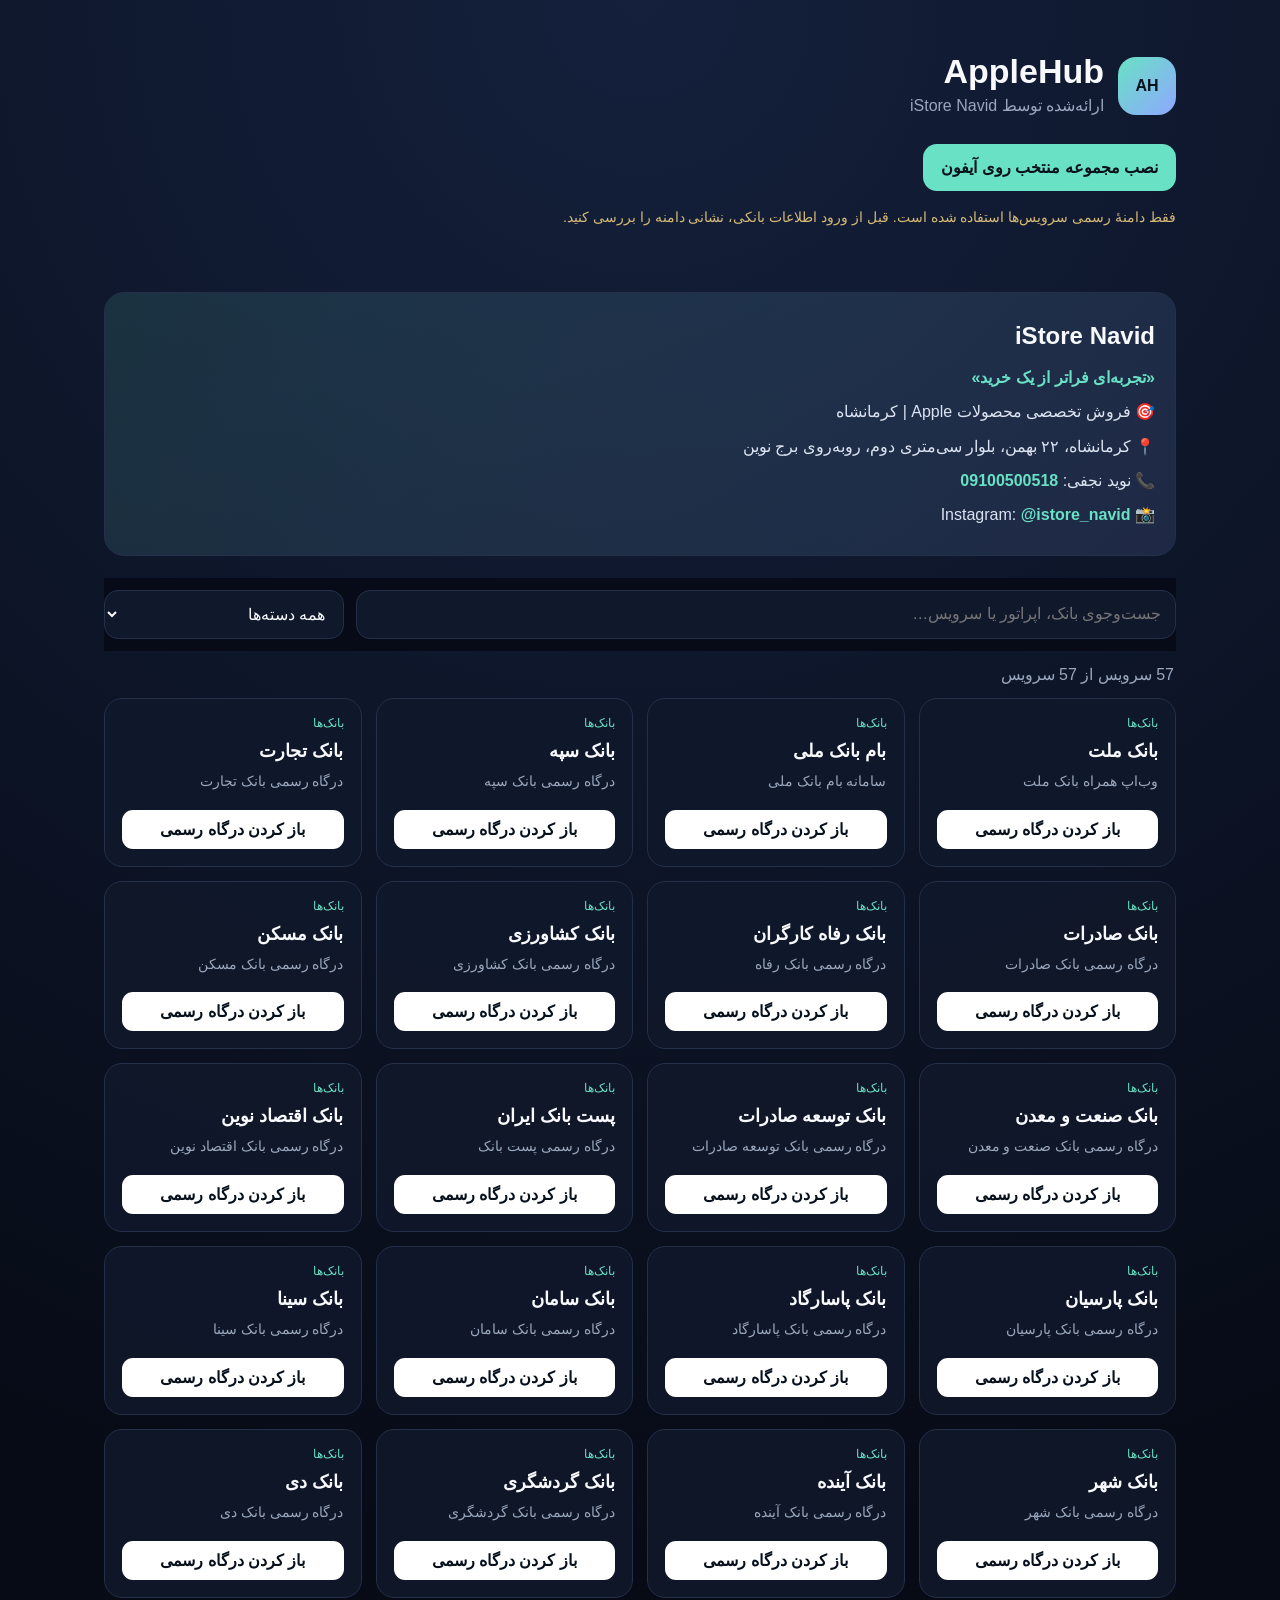
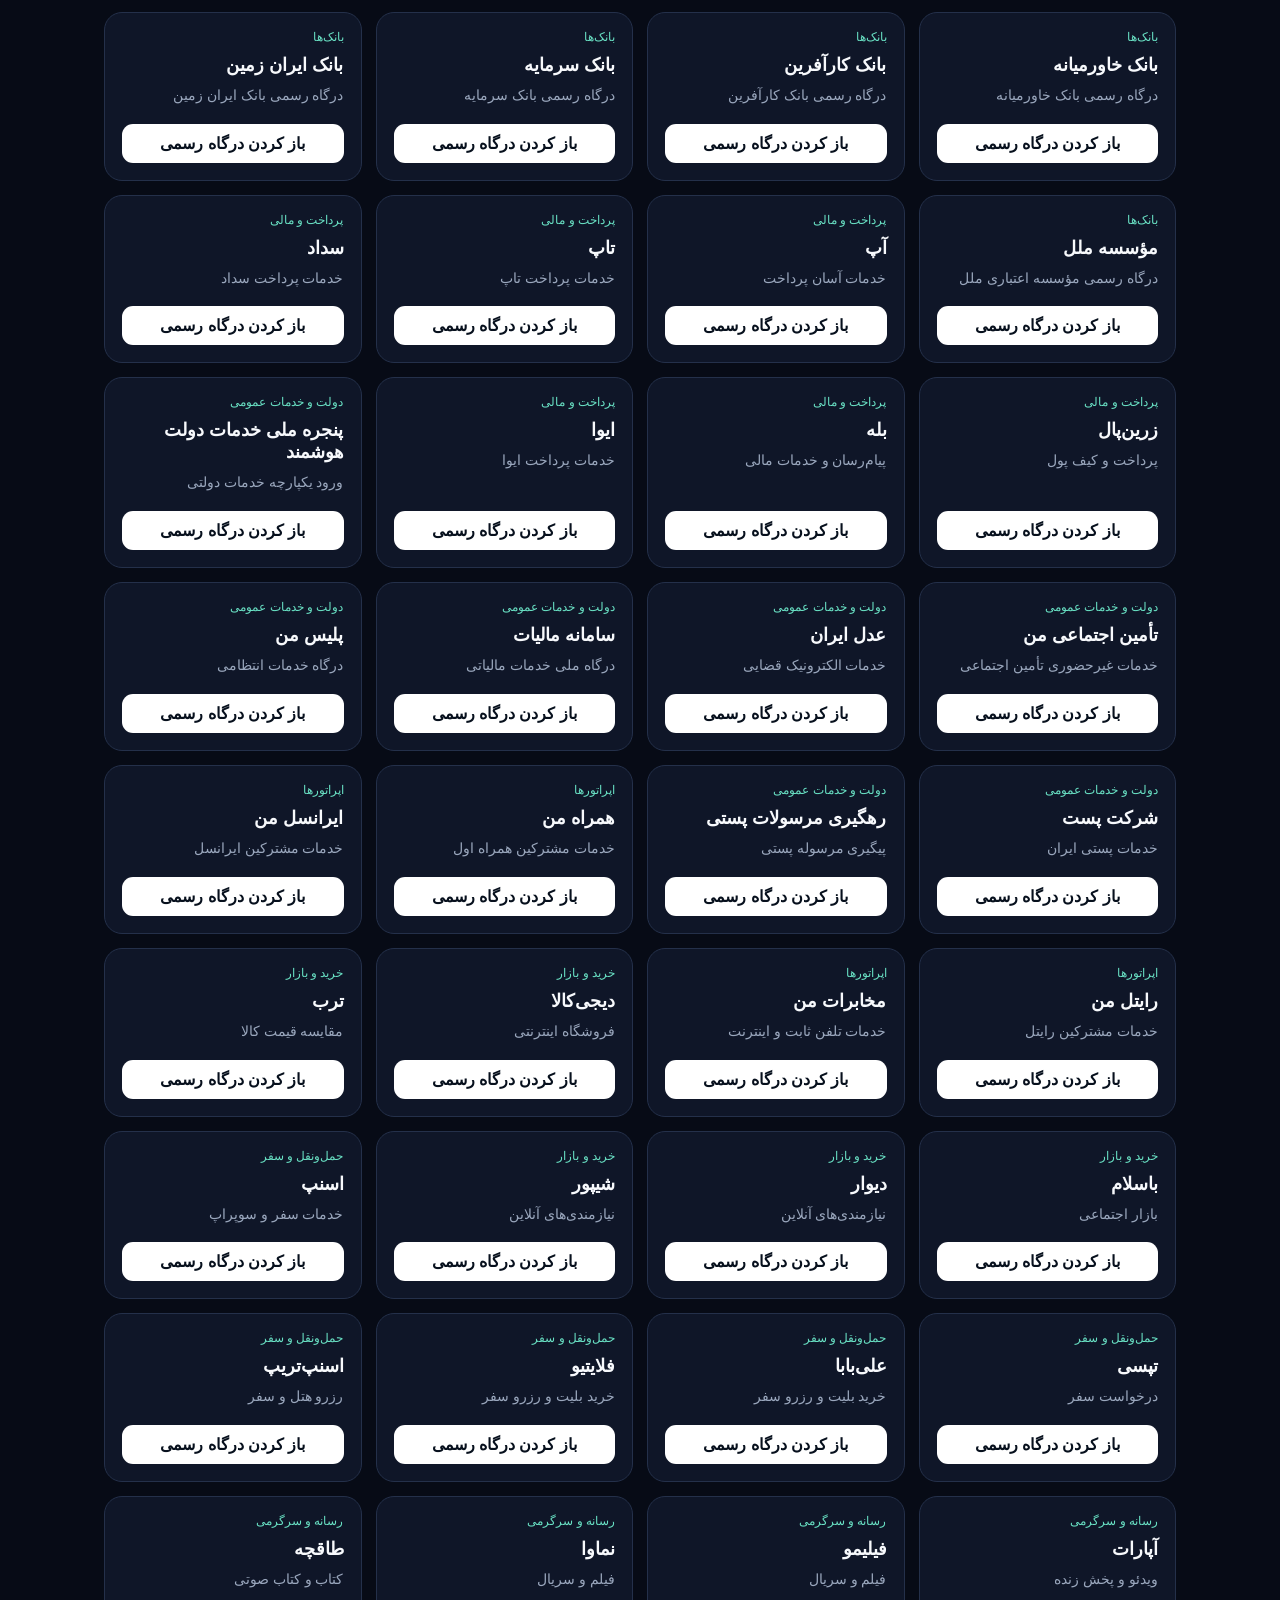
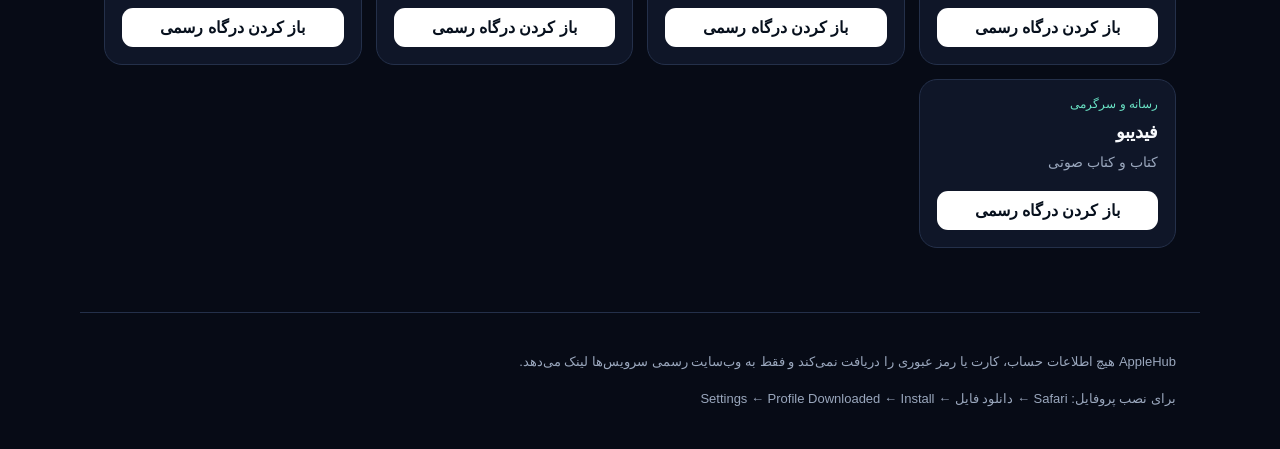
==== index.html @ 2f6168e3 "Add files via upload" ====
<!doctype html>
<html lang="fa" dir="rtl">
<head>
  <meta charset="utf-8">
  <meta name="viewport" content="width=device-width,initial-scale=1,viewport-fit=cover">
  <meta name="theme-color" content="#0b1020">
  <title>iStore Navid AppleHub | وب‌اپ‌های ایرانی برای آیفون</title>
  <meta name="description" content="مجموعه وب‌اپ‌ها و درگاه‌های رسمی ایرانی برای آیفون">
  <link rel="manifest" href="./manifest.webmanifest">
  <link rel="stylesheet" href="./style.css">
</head>
<body>
<header class="hero">
  <div class="brand">
    <div class="logo">AH</div>
    <div><h1>AppleHub</h1><p>ارائه‌شده توسط iStore Navid</p></div>
  </div>
  <a class="install" href="./profiles/applehub.mobileconfig">نصب مجموعه منتخب روی آیفون</a>
  <p class="warning">فقط دامنهٔ رسمی سرویس‌ها استفاده شده است. قبل از ورود اطلاعات بانکی، نشانی دامنه را بررسی کنید.</p>
</header>

<main>

  <section class="store-card">
    <h2>iStore Navid</h2>
    <p class="tagline">«تجربه‌ای فراتر از یک خرید»</p>
    <p>🎯 فروش تخصصی محصولات Apple | کرمانشاه</p>
    <p>📍 کرمانشاه، ۲۲ بهمن، بلوار سی‌متری دوم، روبه‌روی برج نوین</p>
    <p>📞 نوید نجفی: <a href="tel:+989100500518">09100500518</a></p>
    <p>📸 Instagram: <a href="https://www.instagram.com/istore_navid/" target="_blank" rel="noopener noreferrer">@istore_navid</a></p>
  </section>

  <section class="tools">
    <input id="search" type="search" placeholder="جست‌وجوی بانک، اپراتور یا سرویس…">
    <select id="category"><option value="">همه دسته‌ها</option></select>
  </section>
  <section id="stats" class="stats"></section>
  <section id="grid" class="grid"></section>
</main>

<footer>
  <p>AppleHub هیچ اطلاعات حساب، کارت یا رمز عبوری را دریافت نمی‌کند و فقط به وب‌سایت رسمی سرویس‌ها لینک می‌دهد.</p>
  <p>برای نصب پروفایل: Safari ← دانلود فایل ← Settings ← Profile Downloaded ← Install</p>
</footer>
<script src="./app.js"></script>
</body>
</html>
---- style.css ----
:root{--bg:#070b16;--panel:#10182b;--muted:#9aa7bd;--text:#f7f9fc;--line:#24304a;--accent:#69e1c4;--accent2:#8ea8ff}
*{box-sizing:border-box}body{margin:0;font-family:-apple-system,BlinkMacSystemFont,"Vazirmatn","Segoe UI",sans-serif;background:radial-gradient(circle at top,#14203c 0,#070b16 42%);color:var(--text)}
.hero,main,footer{max-width:1120px;margin:auto;padding:24px}.hero{padding-top:52px}.brand{display:flex;align-items:center;gap:14px}.logo{width:58px;height:58px;border-radius:18px;display:grid;place-items:center;background:linear-gradient(135deg,var(--accent),var(--accent2));color:#06111b;font-weight:900}
h1{margin:0;font-size:34px}.brand p{margin:5px 0;color:var(--muted)}.install{display:inline-block;margin-top:24px;padding:14px 18px;border-radius:14px;background:var(--accent);color:#06111b;text-decoration:none;font-weight:800}
.warning{max-width:760px;color:#d5b977;font-size:14px;line-height:1.8}.tools{display:grid;grid-template-columns:1fr 240px;gap:12px;position:sticky;top:0;padding:12px 0;background:rgba(7,11,22,.88);backdrop-filter:blur(15px);z-index:10}
input,select{width:100%;border:1px solid var(--line);background:var(--panel);color:var(--text);padding:14px;border-radius:14px;font-size:16px}.stats{color:var(--muted);padding:14px 2px}.grid{display:grid;grid-template-columns:repeat(auto-fill,minmax(235px,1fr));gap:14px}.card{background:rgba(16,24,43,.9);border:1px solid var(--line);border-radius:18px;padding:17px;min-height:158px;display:flex;flex-direction:column}.badge{font-size:12px;color:var(--accent);margin-bottom:10px}.card h2{font-size:18px;margin:0 0 8px}.card p{font-size:14px;line-height:1.7;color:var(--muted);margin:0 0 16px}.open{margin-top:auto;text-decoration:none;color:#07101d;background:#fff;padding:10px 12px;border-radius:11px;text-align:center;font-weight:800}.empty{text-align:center;color:var(--muted);grid-column:1/-1;padding:50px}
footer{border-top:1px solid var(--line);margin-top:40px;color:var(--muted);line-height:1.9;font-size:13px}
@media(max-width:650px){.tools{grid-template-columns:1fr}.hero{padding-top:28px}h1{font-size:28px}}

.store-card{margin:0 0 22px;background:linear-gradient(135deg,rgba(105,225,196,.13),rgba(142,168,255,.13));border:1px solid var(--line);border-radius:20px;padding:20px;line-height:1.9}
.store-card h2{margin:0 0 4px;font-size:24px}.store-card .tagline{color:var(--accent);font-weight:800}
.store-card p{margin:4px 0;color:#dce4f2}.store-card a{color:var(--accent);text-decoration:none;font-weight:700}
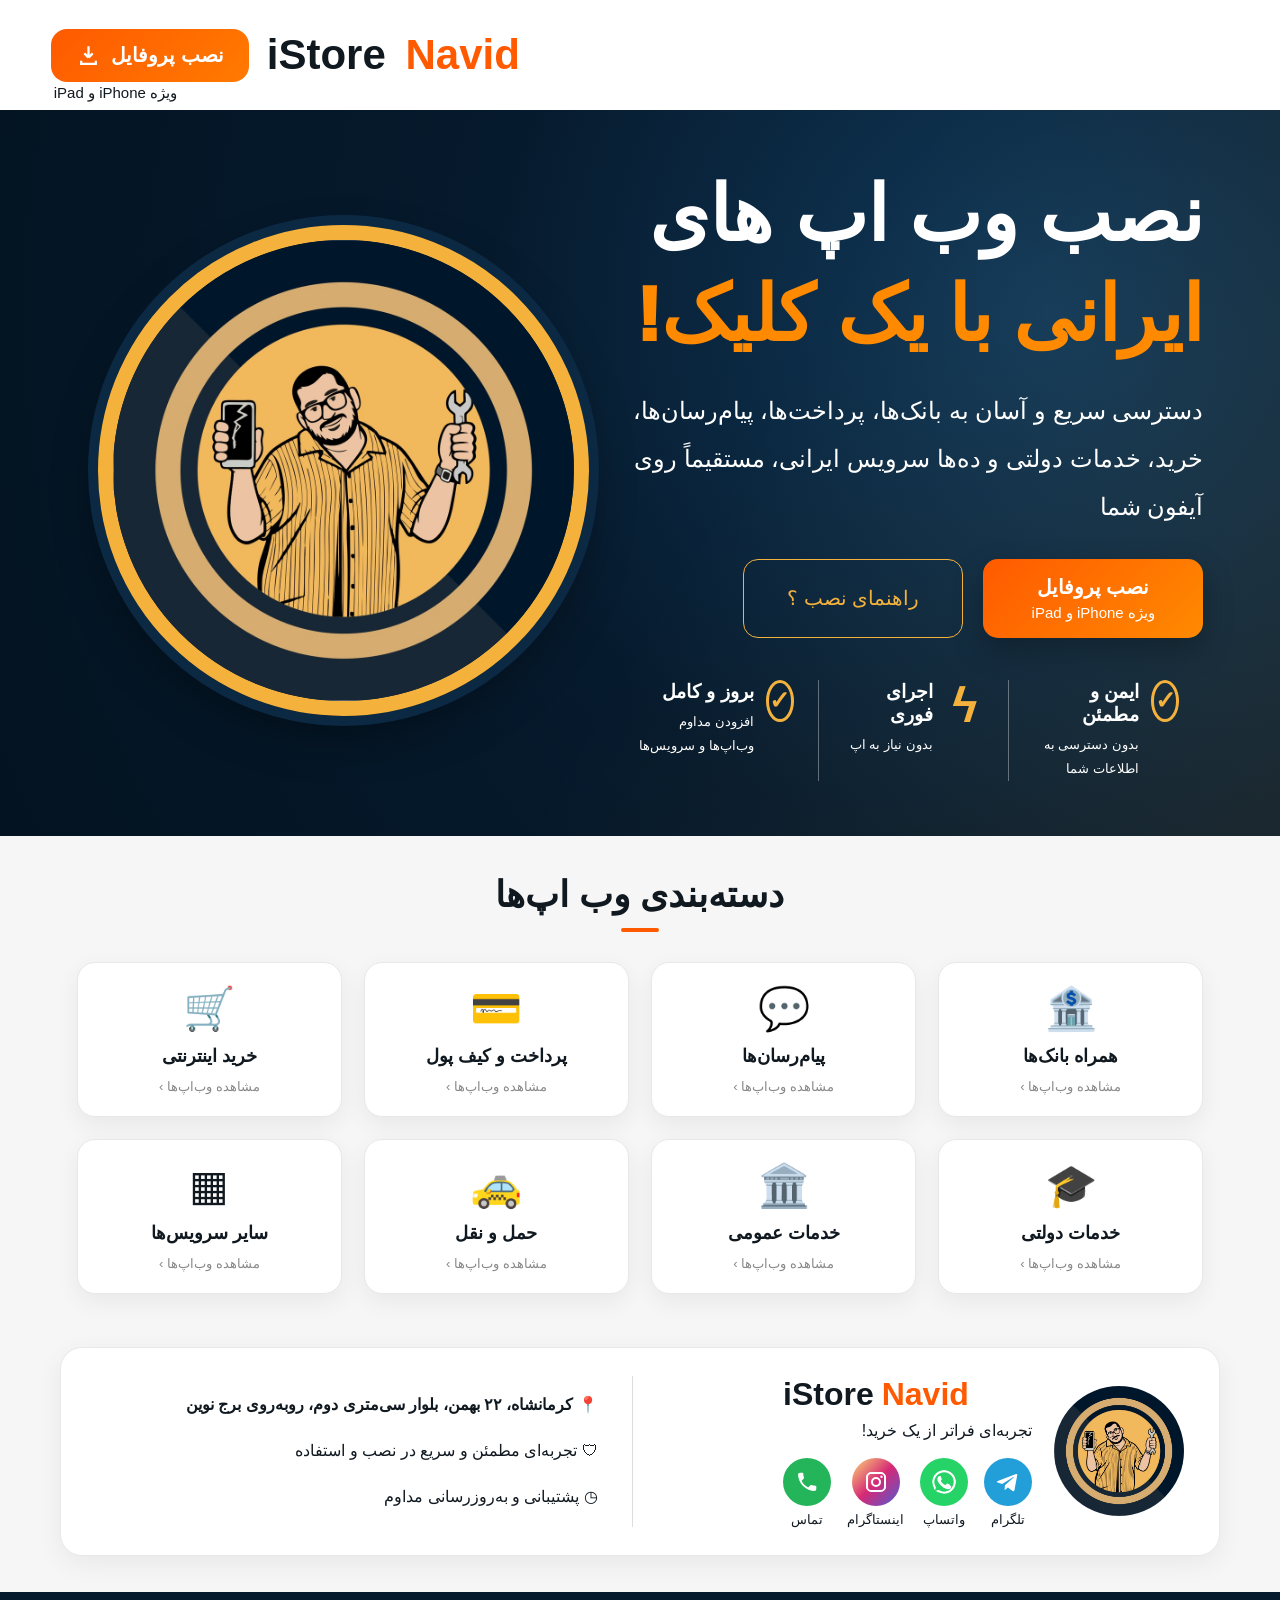
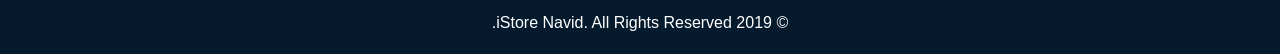
==== commit f4f51f9b: "Add files via upload" ====
--- a/index.html
+++ b/index.html
@@ -2,46 +2,124 @@
 <html lang="fa" dir="rtl">
 <head>
   <meta charset="utf-8">
-  <meta name="viewport" content="width=device-width,initial-scale=1,viewport-fit=cover">
-  <meta name="theme-color" content="#0b1020">
-  <title>iStore Navid AppleHub | وب‌اپ‌های ایرانی برای آیفون</title>
-  <meta name="description" content="مجموعه وب‌اپ‌ها و درگاه‌های رسمی ایرانی برای آیفون">
-  <link rel="manifest" href="./manifest.webmanifest">
-  <link rel="stylesheet" href="./style.css">
+  <meta name="viewport" content="width=device-width, initial-scale=1, viewport-fit=cover">
+  <meta name="theme-color" content="#061a2d">
+  <meta name="description" content="نصب وب‌اپ‌های ایرانی با یک کلیک، ویژه iPhone و iPad">
+  <title>iStoreNavid | نصب وب‌اپ‌های ایرانی</title>
+  <link rel="icon" href="assets/istorenavid-icon.jpg">
+  <link rel="apple-touch-icon" href="assets/istorenavid-icon.jpg">
+  <link rel="stylesheet" href="style.css">
 </head>
 <body>
-<header class="hero">
-  <div class="brand">
-    <div class="logo">AH</div>
-    <div><h1>AppleHub</h1><p>ارائه‌شده توسط iStore Navid</p></div>
-  </div>
-  <a class="install" href="./profiles/applehub.mobileconfig">نصب مجموعه منتخب روی آیفون</a>
-  <p class="warning">فقط دامنهٔ رسمی سرویس‌ها استفاده شده است. قبل از ورود اطلاعات بانکی، نشانی دامنه را بررسی کنید.</p>
+<header class="topbar">
+  <div class="brand" dir="ltr"><span>iStore</span> <strong>Navid</strong></div>
+  <a class="top-install" href="iStoreNavid.mobileconfig">
+    نصب پروفایل
+    <svg viewBox="0 0 24 24" aria-hidden="true"><path d="M12 3v11m0 0 4-4m-4 4-4-4M5 17v3h14v-3"/></svg>
+  </a>
+  <small class="device-note">ویژه iPhone و iPad</small>
 </header>
 
 <main>
+  <section class="hero">
+    <div class="hero-copy">
+      <h1>نصب وب اپ های<br><span>ایرانی با یک کلیک!</span></h1>
+      <p>دسترسی سریع و آسان به بانک‌ها، پرداخت‌ها، پیام‌رسان‌ها، خرید، خدمات دولتی و ده‌ها سرویس ایرانی، مستقیماً روی آیفون شما</p>
 
-  <section class="store-card">
-    <h2>iStore Navid</h2>
-    <p class="tagline">«تجربه‌ای فراتر از یک خرید»</p>
-    <p>🎯 فروش تخصصی محصولات Apple | کرمانشاه</p>
-    <p>📍 کرمانشاه، ۲۲ بهمن، بلوار سی‌متری دوم، روبه‌روی برج نوین</p>
-    <p>📞 نوید نجفی: <a href="tel:+989100500518">09100500518</a></p>
-    <p>📸 Instagram: <a href="https://www.instagram.com/istore_navid/" target="_blank" rel="noopener noreferrer">@istore_navid</a></p>
+      <div class="actions">
+        <a class="install-primary" href="iStoreNavid.mobileconfig">
+          <b>نصب پروفایل</b>
+          <small>ویژه iPhone و iPad</small>
+        </a>
+        <button class="guide-btn" id="guideBtn">راهنمای نصب <span>؟</span></button>
+      </div>
+
+      <div class="features">
+        <div class="feature">
+          <span class="feature-icon">✓</span>
+          <div><b>ایمن و مطمئن</b><small>بدون دسترسی به اطلاعات شما</small></div>
+        </div>
+        <div class="feature">
+          <span class="feature-icon bolt">ϟ</span>
+          <div><b>اجرای فوری</b><small>بدون نیاز به اپ</small></div>
+        </div>
+        <div class="feature">
+          <span class="feature-icon">✓</span>
+          <div><b>بروز و کامل</b><small>افزودن مداوم وب‌اپ‌ها و سرویس‌ها</small></div>
+        </div>
+      </div>
+    </div>
+
+    <div class="hero-art">
+      <img src="assets/istorenavid-icon.jpg" alt="تصویر iStore Navid">
+    </div>
   </section>
 
-  <section class="tools">
-    <input id="search" type="search" placeholder="جست‌وجوی بانک، اپراتور یا سرویس…">
-    <select id="category"><option value="">همه دسته‌ها</option></select>
+  <section class="categories">
+    <h2>دسته‌بندی وب اپ‌ها</h2>
+    <div class="underline"></div>
+    <div class="category-grid">
+      <a class="category-card" href="category.html?cat=banks"><span>🏦</span><b>همراه بانک‌ها</b><small>مشاهده وب‌اپ‌ها ›</small></a>
+      <a class="category-card" href="category.html?cat=messengers"><span>💬</span><b>پیام‌رسان‌ها</b><small>مشاهده وب‌اپ‌ها ›</small></a>
+      <a class="category-card" href="category.html?cat=payments"><span>💳</span><b>پرداخت و کیف پول</b><small>مشاهده وب‌اپ‌ها ›</small></a>
+      <a class="category-card" href="category.html?cat=shopping"><span>🛒</span><b>خرید اینترنتی</b><small>مشاهده وب‌اپ‌ها ›</small></a>
+      <a class="category-card" href="category.html?cat=government"><span>🎓</span><b>خدمات دولتی</b><small>مشاهده وب‌اپ‌ها ›</small></a>
+      <a class="category-card" href="category.html?cat=public"><span>🏛️</span><b>خدمات عمومی</b><small>مشاهده وب‌اپ‌ها ›</small></a>
+      <a class="category-card" href="category.html?cat=transport"><span>🚕</span><b>حمل و نقل</b><small>مشاهده وب‌اپ‌ها ›</small></a>
+      <a class="category-card" href="category.html?cat=other"><span>▦</span><b>سایر سرویس‌ها</b><small>مشاهده وب‌اپ‌ها ›</small></a>
+    </div>
   </section>
-  <section id="stats" class="stats"></section>
-  <section id="grid" class="grid"></section>
+
+  <section class="contact-card">
+    <div class="contact-brand">
+      <img class="footer-logo" src="assets/istorenavid-icon.jpg" alt="iStore Navid">
+      <div>
+        <div class="brand footer-brand" dir="ltr"><span>iStore</span><strong>Navid</strong></div>
+        <p>تجربه‌ای فراتر از یک خرید!</p>
+        <nav class="social-links" aria-label="راه‌های ارتباطی">
+          <a class="telegram" href="https://t.me/istore_navid" target="_blank" rel="noopener" aria-label="تلگرام">
+            <svg viewBox="0 0 24 24"><path d="M21.6 3.2 18.5 20c-.2 1.2-.9 1.5-1.9.9l-4.7-3.5-2.3 2.2c-.3.3-.5.5-1 .5l.3-4.8 8.7-7.9c.4-.3-.1-.5-.6-.2L6.2 14 1.6 12.6c-1-.3-1-1 .2-1.5L20 4.1c.8-.3 1.6.2 1.6-.9Z"/></svg>
+            <span>تلگرام</span>
+          </a>
+          <a class="whatsapp" href="https://wa.me/989100500518" target="_blank" rel="noopener" aria-label="واتساپ">
+            <svg viewBox="0 0 24 24"><path d="M20.5 3.5A11.8 11.8 0 0 0 12.1 0C5.6 0 .3 5.3.3 11.8c0 2.1.5 4.1 1.6 5.9L.2 24l6.5-1.7a11.8 11.8 0 0 0 5.4 1.4h.1c6.5 0 11.8-5.3 11.8-11.8 0-3.2-1.3-6.1-3.5-8.4ZM12.2 21.7h-.1c-1.7 0-3.5-.5-5-1.4l-.4-.2-3.8 1 1-3.7-.2-.4a9.7 9.7 0 1 1 8.5 4.7Zm5.3-7.3c-.3-.1-1.7-.8-2-.9-.3-.1-.5-.1-.7.2-.2.3-.8.9-1 1.1-.2.2-.4.2-.7.1-1.8-.9-3-1.6-4.2-3.7-.3-.6.3-.5.9-1.7.1-.2 0-.5-.1-.7l-.9-2.2c-.2-.6-.5-.5-.7-.5h-.6c-.2 0-.6.1-.9.4-.3.3-1.2 1.2-1.2 2.9s1.3 3.4 1.5 3.6c.2.2 2.5 3.8 6 5.3.8.4 1.5.6 2 .7.8.3 1.6.2 2.2.1.7-.1 1.7-.7 1.9-1.4.2-.7.2-1.3.2-1.4-.1-.2-.3-.3-.6-.4Z"/></svg>
+            <span>واتساپ</span>
+          </a>
+          <a class="instagram" href="https://instagram.com/istore_navid" target="_blank" rel="noopener" aria-label="اینستاگرام">
+            <svg viewBox="0 0 24 24"><path d="M7 2h10a5 5 0 0 1 5 5v10a5 5 0 0 1-5 5H7a5 5 0 0 1-5-5V7a5 5 0 0 1 5-5Zm0 2a3 3 0 0 0-3 3v10a3 3 0 0 0 3 3h10a3 3 0 0 0 3-3V7a3 3 0 0 0-3-3H7Zm10.5 1.5a1.2 1.2 0 1 1 0 2.4 1.2 1.2 0 0 1 0-2.4ZM12 7a5 5 0 1 1 0 10 5 5 0 0 1 0-10Zm0 2a3 3 0 1 0 0 6 3 3 0 0 0 0-6Z"/></svg>
+            <span>اینستاگرام</span>
+          </a>
+          <a class="phone" href="tel:+989100500518" aria-label="تماس">
+            <svg viewBox="0 0 24 24"><path d="M6.6 10.8c1.7 3.3 3.3 4.9 6.6 6.6l2.2-2.2c.3-.3.7-.4 1.1-.2 1.2.4 2.5.7 3.8.7.6 0 1 .4 1 1V20c0 .6-.4 1-1 1C10.7 21 3 13.3 3 3.7c0-.6.4-1 1-1h3.3c.6 0 1 .4 1 1 0 1.3.2 2.6.7 3.8.1.4 0 .8-.2 1.1l-2.2 2.2Z"/></svg>
+            <span>تماس</span>
+          </a>
+        </nav>
+      </div>
+    </div>
+
+    <div class="contact-info">
+      <p class="address">📍 کرمانشاه، ۲۲ بهمن، بلوار سی‌متری دوم، روبه‌روی برج نوین</p>
+      <p>🛡 تجربه‌ای مطمئن و سریع در نصب و استفاده</p>
+      <p>◷ پشتیبانی و به‌روزرسانی مداوم</p>
+    </div>
+  </section>
 </main>
 
-<footer>
-  <p>AppleHub هیچ اطلاعات حساب، کارت یا رمز عبوری را دریافت نمی‌کند و فقط به وب‌سایت رسمی سرویس‌ها لینک می‌دهد.</p>
-  <p>برای نصب پروفایل: Safari ← دانلود فایل ← Settings ← Profile Downloaded ← Install</p>
-</footer>
-<script src="./app.js"></script>
+<footer>© 2019 iStore Navid. All Rights Reserved.</footer>
+
+<div class="modal" id="guideModal" aria-hidden="true">
+  <div class="modal-box">
+    <button class="close" id="closeModal" aria-label="بستن">×</button>
+    <h3>راهنمای نصب پروفایل</h3>
+    <ol>
+      <li>روی «نصب پروفایل» بزنید.</li>
+      <li>در پیام دانلود، گزینه Allow یا اجازه را انتخاب کنید.</li>
+      <li>وارد Settings شوید و Profile Downloaded را باز کنید.</li>
+      <li>Install را بزنید و نصب را تأیید کنید.</li>
+    </ol>
+    <p>در بعضی نسخه‌های iOS مسیر نصب از Settings → General → VPN & Device Management است.</p>
+  </div>
+</div>
+<script src="script.js"></script>
 </body>
-</html>+</html>
--- a/style.css
+++ b/style.css
@@ -1,13 +1,16 @@
 
-:root{--bg:#070b16;--panel:#10182b;--muted:#9aa7bd;--text:#f7f9fc;--line:#24304a;--accent:#69e1c4;--accent2:#8ea8ff}
-*{box-sizing:border-box}body{margin:0;font-family:-apple-system,BlinkMacSystemFont,"Vazirmatn","Segoe UI",sans-serif;background:radial-gradient(circle at top,#14203c 0,#070b16 42%);color:var(--text)}
-.hero,main,footer{max-width:1120px;margin:auto;padding:24px}.hero{padding-top:52px}.brand{display:flex;align-items:center;gap:14px}.logo{width:58px;height:58px;border-radius:18px;display:grid;place-items:center;background:linear-gradient(135deg,var(--accent),var(--accent2));color:#06111b;font-weight:900}
-h1{margin:0;font-size:34px}.brand p{margin:5px 0;color:var(--muted)}.install{display:inline-block;margin-top:24px;padding:14px 18px;border-radius:14px;background:var(--accent);color:#06111b;text-decoration:none;font-weight:800}
-.warning{max-width:760px;color:#d5b977;font-size:14px;line-height:1.8}.tools{display:grid;grid-template-columns:1fr 240px;gap:12px;position:sticky;top:0;padding:12px 0;background:rgba(7,11,22,.88);backdrop-filter:blur(15px);z-index:10}
-input,select{width:100%;border:1px solid var(--line);background:var(--panel);color:var(--text);padding:14px;border-radius:14px;font-size:16px}.stats{color:var(--muted);padding:14px 2px}.grid{display:grid;grid-template-columns:repeat(auto-fill,minmax(235px,1fr));gap:14px}.card{background:rgba(16,24,43,.9);border:1px solid var(--line);border-radius:18px;padding:17px;min-height:158px;display:flex;flex-direction:column}.badge{font-size:12px;color:var(--accent);margin-bottom:10px}.card h2{font-size:18px;margin:0 0 8px}.card p{font-size:14px;line-height:1.7;color:var(--muted);margin:0 0 16px}.open{margin-top:auto;text-decoration:none;color:#07101d;background:#fff;padding:10px 12px;border-radius:11px;text-align:center;font-weight:800}.empty{text-align:center;color:var(--muted);grid-column:1/-1;padding:50px}
-footer{border-top:1px solid var(--line);margin-top:40px;color:var(--muted);line-height:1.9;font-size:13px}
-@media(max-width:650px){.tools{grid-template-columns:1fr}.hero{padding-top:28px}h1{font-size:28px}}
-
-.store-card{margin:0 0 22px;background:linear-gradient(135deg,rgba(105,225,196,.13),rgba(142,168,255,.13));border:1px solid var(--line);border-radius:20px;padding:20px;line-height:1.9}
-.store-card h2{margin:0 0 4px;font-size:24px}.store-card .tagline{color:var(--accent);font-weight:800}
-.store-card p{margin:4px 0;color:#dce4f2}.store-card a{color:var(--accent);text-decoration:none;font-weight:700}
+:root{--navy:#061a2d;--navy2:#0a2944;--gold:#f4b23d;--orange:#ff5a00;--text:#101820;--bg:#f6f6f6}
+*{box-sizing:border-box}html{scroll-behavior:smooth}body{margin:0;font-family:-apple-system,BlinkMacSystemFont,"Segoe UI",Tahoma,Arial,sans-serif;background:var(--bg);color:var(--text)}
+a{text-decoration:none;color:inherit}.topbar{height:110px;background:#fff;display:flex;align-items:center;padding:0 4%;position:relative;gap:18px}
+.brand{direction:ltr;font-size:42px;font-weight:900;margin-right:auto}.brand strong{color:var(--orange);margin-left:8px}.top-install{background:linear-gradient(135deg,var(--orange),#ff7a00);color:#fff;padding:14px 25px;border-radius:16px;font-size:20px;font-weight:800;display:flex;align-items:center;gap:10px}.top-install svg{width:25px;fill:none;stroke:currentColor;stroke-width:2.2}.device-note{position:absolute;left:4.2%;bottom:8px;font-size:15px}
+.hero{background:radial-gradient(circle at 82% 28%,#113a5b 0,#061a2d 48%,#031321 100%);color:#fff;min-height:650px;padding:55px 6%;display:grid;grid-template-columns:1fr .9fr;align-items:center;overflow:hidden;position:relative}
+.hero:before{content:"";position:absolute;inset:0;background:linear-gradient(120deg,transparent 55%,rgba(244,178,61,.09));pointer-events:none}
+.hero-copy,.hero-art{position:relative;z-index:1}.hero h1{font-size:clamp(48px,6vw,82px);line-height:1.3;margin:0 0 22px;font-weight:950}.hero h1 span{color:#ff8a00}.hero p{max-width:670px;font-size:clamp(18px,2vw,24px);line-height:2;margin:0 0 28px}
+.actions{display:flex;gap:20px;flex-wrap:wrap}.install-primary,.guide-btn{min-width:220px;border-radius:15px;padding:16px 24px;font-size:20px}.install-primary{background:linear-gradient(135deg,var(--orange),#ff8a00);display:flex;flex-direction:column;align-items:center;box-shadow:0 12px 30px rgba(0,0,0,.26)}.install-primary small{font-size:15px;margin-top:5px}.guide-btn{background:transparent;border:1px solid var(--gold);color:var(--gold);cursor:pointer}
+.features{display:flex;gap:0;margin-top:42px}.feature{display:flex;gap:12px;padding:0 24px;border-left:1px solid rgba(255,255,255,.35);min-width:190px}.feature:last-child{border-left:0}.feature-icon{width:42px;height:42px;border:3px solid var(--gold);border-radius:50%;display:grid;place-items:center;color:var(--gold);font-size:25px;font-weight:900}.feature-icon.bolt{border:0;font-size:45px}.feature b{display:block;font-size:19px}.feature small{display:block;margin-top:7px;line-height:1.8}
+.hero-art{text-align:center}.hero-art img{width:min(92%,520px);border-radius:50%;border:15px solid var(--gold);box-shadow:0 0 0 10px #0b2943,0 20px 45px rgba(0,0,0,.35)}
+.categories{padding:38px 6% 28px;text-align:center}.categories h2{font-size:36px;margin:0}.underline{width:38px;height:4px;border-radius:4px;background:var(--orange);margin:12px auto 30px}.category-grid{max-width:1160px;margin:auto;display:grid;grid-template-columns:repeat(4,1fr);gap:22px}.category-card{min-height:155px;background:#fff;border:1px solid #e8e8e8;border-radius:18px;display:flex;flex-direction:column;align-items:center;justify-content:center;gap:12px;box-shadow:0 8px 25px rgba(0,0,0,.06);transition:.2s}.category-card:hover{transform:translateY(-4px);box-shadow:0 14px 32px rgba(0,0,0,.12)}.category-card span{font-size:42px}.category-card b{font-size:18px}.category-card small{color:#888}
+.contact-card{max-width:1160px;margin:25px auto 36px;background:#fff;border-radius:22px;border:1px solid #e9e9e9;box-shadow:0 8px 28px rgba(0,0,0,.06);padding:28px 35px;display:grid;grid-template-columns:1.1fr 1fr;gap:34px}.contact-brand{display:flex;gap:22px;align-items:center;border-left:1px solid #ddd;padding-left:30px}.footer-logo{width:130px;height:130px;border-radius:50%;object-fit:cover}.footer-brand{font-size:32px;margin:0}.contact-brand p{margin:8px 0 18px}.social-links{display:flex;gap:16px}.social-links a{display:flex;flex-direction:column;align-items:center;gap:6px;font-size:13px}.social-links svg{width:48px;height:48px;border-radius:50%;padding:12px;fill:#fff}.telegram svg{background:#229ed9}.whatsapp svg{background:#25d366}.instagram svg{background:linear-gradient(135deg,#feda75,#d62976,#4f5bd5)}.phone svg{background:#24b45a}.contact-info{display:flex;flex-direction:column;justify-content:center}.contact-info p{line-height:1.9;margin:8px 0}.address{font-weight:700}
+footer{background:var(--navy);color:#fff;text-align:center;padding:22px}.modal{position:fixed;inset:0;background:rgba(0,0,0,.68);display:none;align-items:center;justify-content:center;padding:20px;z-index:50}.modal.show{display:flex}.modal-box{background:#fff;border-radius:20px;max-width:570px;width:100%;padding:32px;line-height:2;position:relative}.close{position:absolute;left:15px;top:8px;border:0;background:none;font-size:34px;cursor:pointer}
+@media(max-width:900px){.topbar{height:88px}.brand{font-size:28px}.top-install{font-size:15px;padding:11px 15px}.device-note{font-size:12px}.hero{grid-template-columns:1fr;padding:42px 22px 55px;text-align:center}.hero-copy{order:1}.hero-art{order:2;margin-top:35px}.hero h1{font-size:45px}.hero p{font-size:17px}.actions,.features{justify-content:center}.features{flex-wrap:wrap;gap:18px}.feature{border:0;padding:0}.category-grid{grid-template-columns:repeat(2,1fr);gap:14px}.contact-card{margin:20px 16px;grid-template-columns:1fr;padding:24px}.contact-brand{border-left:0;border-bottom:1px solid #ddd;padding:0 0 22px}.social-links{flex-wrap:wrap}}
+@media(max-width:500px){.topbar{padding:0 14px}.brand{font-size:23px}.top-install{font-size:13px}.hero h1{font-size:38px}.actions{flex-direction:column}.install-primary,.guide-btn{width:100%}.hero-art img{border-width:10px}.category-card{min-height:130px}.contact-brand{align-items:flex-start}.footer-logo{width:90px;height:90px}.social-links{gap:10px}.social-links svg{width:42px;height:42px}}
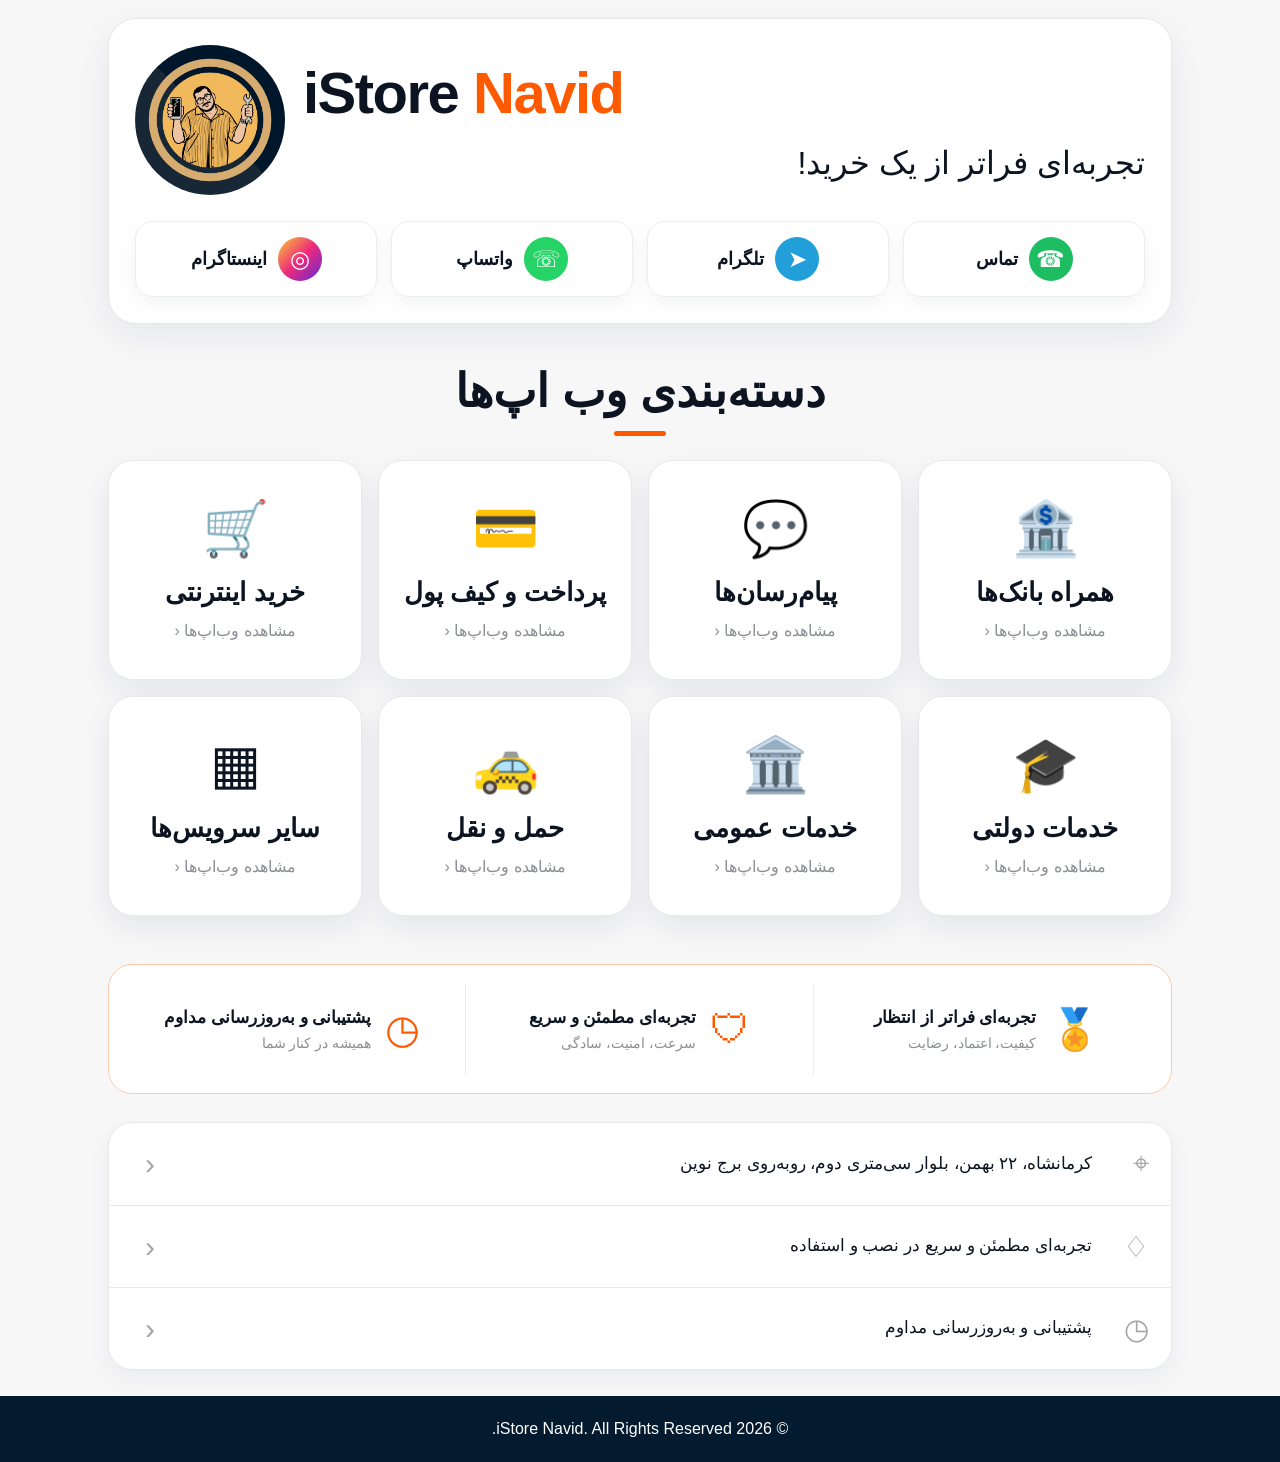
==== commit f3f8f8dd: "Add files via upload" ====
--- a/index.html
+++ b/index.html
@@ -2,124 +2,62 @@
 <html lang="fa" dir="rtl">
 <head>
   <meta charset="utf-8">
-  <meta name="viewport" content="width=device-width, initial-scale=1, viewport-fit=cover">
-  <meta name="theme-color" content="#061a2d">
-  <meta name="description" content="نصب وب‌اپ‌های ایرانی با یک کلیک، ویژه iPhone و iPad">
-  <title>iStoreNavid | نصب وب‌اپ‌های ایرانی</title>
+  <meta name="viewport" content="width=device-width,initial-scale=1,viewport-fit=cover">
+  <meta name="theme-color" content="#f7f7f8">
+  <meta name="apple-mobile-web-app-capable" content="yes">
+  <meta name="apple-mobile-web-app-status-bar-style" content="default">
+  <meta name="description" content="دسترسی سریع به وب‌اپ‌های ایرانی در iStore Navid">
+  <title>iStore Navid | وب‌اپ‌های ایرانی</title>
   <link rel="icon" href="assets/istorenavid-icon.jpg">
   <link rel="apple-touch-icon" href="assets/istorenavid-icon.jpg">
+  <link rel="manifest" href="manifest.json">
   <link rel="stylesheet" href="style.css">
 </head>
 <body>
-<header class="topbar">
-  <div class="brand" dir="ltr"><span>iStore</span> <strong>Navid</strong></div>
-  <a class="top-install" href="iStoreNavid.mobileconfig">
-    نصب پروفایل
-    <svg viewBox="0 0 24 24" aria-hidden="true"><path d="M12 3v11m0 0 4-4m-4 4-4-4M5 17v3h14v-3"/></svg>
-  </a>
-  <small class="device-note">ویژه iPhone و iPad</small>
-</header>
+<main class="app-shell">
+  <section class="brand-panel" aria-label="اطلاعات فروشگاه">
+    <div class="brand-copy">
+      <h1 dir="ltr"><span>iStore</span> <strong>Navid</strong></h1>
+      <p>تجربه‌ای فراتر از یک خرید!</p>
+    </div>
+    <img src="assets/navid-brand-avatar.jpg" class="brand-avatar" alt="لوگوی iStore Navid">
 
-<main>
-  <section class="hero">
-    <div class="hero-copy">
-      <h1>نصب وب اپ های<br><span>ایرانی با یک کلیک!</span></h1>
-      <p>دسترسی سریع و آسان به بانک‌ها، پرداخت‌ها، پیام‌رسان‌ها، خرید، خدمات دولتی و ده‌ها سرویس ایرانی، مستقیماً روی آیفون شما</p>
+    <nav class="contact-actions" aria-label="راه‌های ارتباطی">
+      <a href="tel:+989100500518" class="contact-btn phone"><span class="contact-icon">☎</span><b>تماس</b></a>
+      <a href="https://t.me/istore_navid" target="_blank" rel="noopener" class="contact-btn telegram"><span class="contact-icon">➤</span><b>تلگرام</b></a>
+      <a href="https://wa.me/989100500518" target="_blank" rel="noopener" class="contact-btn whatsapp"><span class="contact-icon">☏</span><b>واتساپ</b></a>
+      <a href="https://instagram.com/istore_navid" target="_blank" rel="noopener" class="contact-btn instagram"><span class="contact-icon">◎</span><b>اینستاگرام</b></a>
+    </nav>
+  </section>
 
-      <div class="actions">
-        <a class="install-primary" href="iStoreNavid.mobileconfig">
-          <b>نصب پروفایل</b>
-          <small>ویژه iPhone و iPad</small>
-        </a>
-        <button class="guide-btn" id="guideBtn">راهنمای نصب <span>؟</span></button>
-      </div>
-
-      <div class="features">
-        <div class="feature">
-          <span class="feature-icon">✓</span>
-          <div><b>ایمن و مطمئن</b><small>بدون دسترسی به اطلاعات شما</small></div>
-        </div>
-        <div class="feature">
-          <span class="feature-icon bolt">ϟ</span>
-          <div><b>اجرای فوری</b><small>بدون نیاز به اپ</small></div>
-        </div>
-        <div class="feature">
-          <span class="feature-icon">✓</span>
-          <div><b>بروز و کامل</b><small>افزودن مداوم وب‌اپ‌ها و سرویس‌ها</small></div>
-        </div>
-      </div>
-    </div>
-
-    <div class="hero-art">
-      <img src="assets/istorenavid-icon.jpg" alt="تصویر iStore Navid">
+  <section class="categories" aria-labelledby="categoryTitle">
+    <h2 id="categoryTitle">دسته‌بندی وب اپ‌ها</h2>
+    <div class="underline"></div>
+    <div class="category-grid">
+      <a class="category-card" href="category.html?cat=banks"><span>🏦</span><b>همراه بانک‌ها</b><small>مشاهده وب‌اپ‌ها ‹</small></a>
+      <a class="category-card" href="category.html?cat=messengers"><span>💬</span><b>پیام‌رسان‌ها</b><small>مشاهده وب‌اپ‌ها ‹</small></a>
+      <a class="category-card" href="category.html?cat=payments"><span>💳</span><b>پرداخت و کیف پول</b><small>مشاهده وب‌اپ‌ها ‹</small></a>
+      <a class="category-card" href="category.html?cat=shopping"><span>🛒</span><b>خرید اینترنتی</b><small>مشاهده وب‌اپ‌ها ‹</small></a>
+      <a class="category-card" href="category.html?cat=government"><span>🎓</span><b>خدمات دولتی</b><small>مشاهده وب‌اپ‌ها ‹</small></a>
+      <a class="category-card" href="category.html?cat=public"><span>🏛️</span><b>خدمات عمومی</b><small>مشاهده وب‌اپ‌ها ‹</small></a>
+      <a class="category-card" href="category.html?cat=transport"><span>🚕</span><b>حمل و نقل</b><small>مشاهده وب‌اپ‌ها ‹</small></a>
+      <a class="category-card" href="category.html?cat=other"><span>▦</span><b>سایر سرویس‌ها</b><small>مشاهده وب‌اپ‌ها ‹</small></a>
     </div>
   </section>
 
-  <section class="categories">
-    <h2>دسته‌بندی وب اپ‌ها</h2>
-    <div class="underline"></div>
-    <div class="category-grid">
-      <a class="category-card" href="category.html?cat=banks"><span>🏦</span><b>همراه بانک‌ها</b><small>مشاهده وب‌اپ‌ها ›</small></a>
-      <a class="category-card" href="category.html?cat=messengers"><span>💬</span><b>پیام‌رسان‌ها</b><small>مشاهده وب‌اپ‌ها ›</small></a>
-      <a class="category-card" href="category.html?cat=payments"><span>💳</span><b>پرداخت و کیف پول</b><small>مشاهده وب‌اپ‌ها ›</small></a>
-      <a class="category-card" href="category.html?cat=shopping"><span>🛒</span><b>خرید اینترنتی</b><small>مشاهده وب‌اپ‌ها ›</small></a>
-      <a class="category-card" href="category.html?cat=government"><span>🎓</span><b>خدمات دولتی</b><small>مشاهده وب‌اپ‌ها ›</small></a>
-      <a class="category-card" href="category.html?cat=public"><span>🏛️</span><b>خدمات عمومی</b><small>مشاهده وب‌اپ‌ها ›</small></a>
-      <a class="category-card" href="category.html?cat=transport"><span>🚕</span><b>حمل و نقل</b><small>مشاهده وب‌اپ‌ها ›</small></a>
-      <a class="category-card" href="category.html?cat=other"><span>▦</span><b>سایر سرویس‌ها</b><small>مشاهده وب‌اپ‌ها ›</small></a>
-    </div>
+  <section class="value-strip" aria-label="مزایای سرویس">
+    <article><span>🏅</span><div><b>تجربه‌ای فراتر از انتظار</b><small>کیفیت، اعتماد، رضایت</small></div></article>
+    <article><span>🛡</span><div><b>تجربه‌ای مطمئن و سریع</b><small>سرعت، امنیت، سادگی</small></div></article>
+    <article><span>◷</span><div><b>پشتیبانی و به‌روزرسانی مداوم</b><small>همیشه در کنار شما</small></div></article>
   </section>
 
-  <section class="contact-card">
-    <div class="contact-brand">
-      <img class="footer-logo" src="assets/istorenavid-icon.jpg" alt="iStore Navid">
-      <div>
-        <div class="brand footer-brand" dir="ltr"><span>iStore</span><strong>Navid</strong></div>
-        <p>تجربه‌ای فراتر از یک خرید!</p>
-        <nav class="social-links" aria-label="راه‌های ارتباطی">
-          <a class="telegram" href="https://t.me/istore_navid" target="_blank" rel="noopener" aria-label="تلگرام">
-            <svg viewBox="0 0 24 24"><path d="M21.6 3.2 18.5 20c-.2 1.2-.9 1.5-1.9.9l-4.7-3.5-2.3 2.2c-.3.3-.5.5-1 .5l.3-4.8 8.7-7.9c.4-.3-.1-.5-.6-.2L6.2 14 1.6 12.6c-1-.3-1-1 .2-1.5L20 4.1c.8-.3 1.6.2 1.6-.9Z"/></svg>
-            <span>تلگرام</span>
-          </a>
-          <a class="whatsapp" href="https://wa.me/989100500518" target="_blank" rel="noopener" aria-label="واتساپ">
-            <svg viewBox="0 0 24 24"><path d="M20.5 3.5A11.8 11.8 0 0 0 12.1 0C5.6 0 .3 5.3.3 11.8c0 2.1.5 4.1 1.6 5.9L.2 24l6.5-1.7a11.8 11.8 0 0 0 5.4 1.4h.1c6.5 0 11.8-5.3 11.8-11.8 0-3.2-1.3-6.1-3.5-8.4ZM12.2 21.7h-.1c-1.7 0-3.5-.5-5-1.4l-.4-.2-3.8 1 1-3.7-.2-.4a9.7 9.7 0 1 1 8.5 4.7Zm5.3-7.3c-.3-.1-1.7-.8-2-.9-.3-.1-.5-.1-.7.2-.2.3-.8.9-1 1.1-.2.2-.4.2-.7.1-1.8-.9-3-1.6-4.2-3.7-.3-.6.3-.5.9-1.7.1-.2 0-.5-.1-.7l-.9-2.2c-.2-.6-.5-.5-.7-.5h-.6c-.2 0-.6.1-.9.4-.3.3-1.2 1.2-1.2 2.9s1.3 3.4 1.5 3.6c.2.2 2.5 3.8 6 5.3.8.4 1.5.6 2 .7.8.3 1.6.2 2.2.1.7-.1 1.7-.7 1.9-1.4.2-.7.2-1.3.2-1.4-.1-.2-.3-.3-.6-.4Z"/></svg>
-            <span>واتساپ</span>
-          </a>
-          <a class="instagram" href="https://instagram.com/istore_navid" target="_blank" rel="noopener" aria-label="اینستاگرام">
-            <svg viewBox="0 0 24 24"><path d="M7 2h10a5 5 0 0 1 5 5v10a5 5 0 0 1-5 5H7a5 5 0 0 1-5-5V7a5 5 0 0 1 5-5Zm0 2a3 3 0 0 0-3 3v10a3 3 0 0 0 3 3h10a3 3 0 0 0 3-3V7a3 3 0 0 0-3-3H7Zm10.5 1.5a1.2 1.2 0 1 1 0 2.4 1.2 1.2 0 0 1 0-2.4ZM12 7a5 5 0 1 1 0 10 5 5 0 0 1 0-10Zm0 2a3 3 0 1 0 0 6 3 3 0 0 0 0-6Z"/></svg>
-            <span>اینستاگرام</span>
-          </a>
-          <a class="phone" href="tel:+989100500518" aria-label="تماس">
-            <svg viewBox="0 0 24 24"><path d="M6.6 10.8c1.7 3.3 3.3 4.9 6.6 6.6l2.2-2.2c.3-.3.7-.4 1.1-.2 1.2.4 2.5.7 3.8.7.6 0 1 .4 1 1V20c0 .6-.4 1-1 1C10.7 21 3 13.3 3 3.7c0-.6.4-1 1-1h3.3c.6 0 1 .4 1 1 0 1.3.2 2.6.7 3.8.1.4 0 .8-.2 1.1l-2.2 2.2Z"/></svg>
-            <span>تماس</span>
-          </a>
-        </nav>
-      </div>
-    </div>
-
-    <div class="contact-info">
-      <p class="address">📍 کرمانشاه، ۲۲ بهمن، بلوار سی‌متری دوم، روبه‌روی برج نوین</p>
-      <p>🛡 تجربه‌ای مطمئن و سریع در نصب و استفاده</p>
-      <p>◷ پشتیبانی و به‌روزرسانی مداوم</p>
-    </div>
+  <section class="info-list" aria-label="اطلاعات تکمیلی">
+    <a href="https://maps.apple.com/?q=Kermanshah" target="_blank" rel="noopener"><span>⌖</span><p>کرمانشاه، ۲۲ بهمن، بلوار سی‌متری دوم، روبه‌روی برج نوین</p><i>‹</i></a>
+    <div><span>♢</span><p>تجربه‌ای مطمئن و سریع در نصب و استفاده</p><i>‹</i></div>
+    <div><span>◷</span><p>پشتیبانی و به‌روزرسانی مداوم</p><i>‹</i></div>
   </section>
 </main>
-
-<footer>© 2019 iStore Navid. All Rights Reserved.</footer>
-
-<div class="modal" id="guideModal" aria-hidden="true">
-  <div class="modal-box">
-    <button class="close" id="closeModal" aria-label="بستن">×</button>
-    <h3>راهنمای نصب پروفایل</h3>
-    <ol>
-      <li>روی «نصب پروفایل» بزنید.</li>
-      <li>در پیام دانلود، گزینه Allow یا اجازه را انتخاب کنید.</li>
-      <li>وارد Settings شوید و Profile Downloaded را باز کنید.</li>
-      <li>Install را بزنید و نصب را تأیید کنید.</li>
-    </ol>
-    <p>در بعضی نسخه‌های iOS مسیر نصب از Settings → General → VPN & Device Management است.</p>
-  </div>
-</div>
-<script src="script.js"></script>
+<footer>© 2026 iStore Navid. All Rights Reserved.</footer>
+<script>if ('serviceWorker' in navigator) navigator.serviceWorker.register('sw.js').catch(()=>{});</script>
 </body>
 </html>
--- a/style.css
+++ b/style.css
@@ -1,16 +1,9 @@
-
-:root{--navy:#061a2d;--navy2:#0a2944;--gold:#f4b23d;--orange:#ff5a00;--text:#101820;--bg:#f6f6f6}
-*{box-sizing:border-box}html{scroll-behavior:smooth}body{margin:0;font-family:-apple-system,BlinkMacSystemFont,"Segoe UI",Tahoma,Arial,sans-serif;background:var(--bg);color:var(--text)}
-a{text-decoration:none;color:inherit}.topbar{height:110px;background:#fff;display:flex;align-items:center;padding:0 4%;position:relative;gap:18px}
-.brand{direction:ltr;font-size:42px;font-weight:900;margin-right:auto}.brand strong{color:var(--orange);margin-left:8px}.top-install{background:linear-gradient(135deg,var(--orange),#ff7a00);color:#fff;padding:14px 25px;border-radius:16px;font-size:20px;font-weight:800;display:flex;align-items:center;gap:10px}.top-install svg{width:25px;fill:none;stroke:currentColor;stroke-width:2.2}.device-note{position:absolute;left:4.2%;bottom:8px;font-size:15px}
-.hero{background:radial-gradient(circle at 82% 28%,#113a5b 0,#061a2d 48%,#031321 100%);color:#fff;min-height:650px;padding:55px 6%;display:grid;grid-template-columns:1fr .9fr;align-items:center;overflow:hidden;position:relative}
-.hero:before{content:"";position:absolute;inset:0;background:linear-gradient(120deg,transparent 55%,rgba(244,178,61,.09));pointer-events:none}
-.hero-copy,.hero-art{position:relative;z-index:1}.hero h1{font-size:clamp(48px,6vw,82px);line-height:1.3;margin:0 0 22px;font-weight:950}.hero h1 span{color:#ff8a00}.hero p{max-width:670px;font-size:clamp(18px,2vw,24px);line-height:2;margin:0 0 28px}
-.actions{display:flex;gap:20px;flex-wrap:wrap}.install-primary,.guide-btn{min-width:220px;border-radius:15px;padding:16px 24px;font-size:20px}.install-primary{background:linear-gradient(135deg,var(--orange),#ff8a00);display:flex;flex-direction:column;align-items:center;box-shadow:0 12px 30px rgba(0,0,0,.26)}.install-primary small{font-size:15px;margin-top:5px}.guide-btn{background:transparent;border:1px solid var(--gold);color:var(--gold);cursor:pointer}
-.features{display:flex;gap:0;margin-top:42px}.feature{display:flex;gap:12px;padding:0 24px;border-left:1px solid rgba(255,255,255,.35);min-width:190px}.feature:last-child{border-left:0}.feature-icon{width:42px;height:42px;border:3px solid var(--gold);border-radius:50%;display:grid;place-items:center;color:var(--gold);font-size:25px;font-weight:900}.feature-icon.bolt{border:0;font-size:45px}.feature b{display:block;font-size:19px}.feature small{display:block;margin-top:7px;line-height:1.8}
-.hero-art{text-align:center}.hero-art img{width:min(92%,520px);border-radius:50%;border:15px solid var(--gold);box-shadow:0 0 0 10px #0b2943,0 20px 45px rgba(0,0,0,.35)}
-.categories{padding:38px 6% 28px;text-align:center}.categories h2{font-size:36px;margin:0}.underline{width:38px;height:4px;border-radius:4px;background:var(--orange);margin:12px auto 30px}.category-grid{max-width:1160px;margin:auto;display:grid;grid-template-columns:repeat(4,1fr);gap:22px}.category-card{min-height:155px;background:#fff;border:1px solid #e8e8e8;border-radius:18px;display:flex;flex-direction:column;align-items:center;justify-content:center;gap:12px;box-shadow:0 8px 25px rgba(0,0,0,.06);transition:.2s}.category-card:hover{transform:translateY(-4px);box-shadow:0 14px 32px rgba(0,0,0,.12)}.category-card span{font-size:42px}.category-card b{font-size:18px}.category-card small{color:#888}
-.contact-card{max-width:1160px;margin:25px auto 36px;background:#fff;border-radius:22px;border:1px solid #e9e9e9;box-shadow:0 8px 28px rgba(0,0,0,.06);padding:28px 35px;display:grid;grid-template-columns:1.1fr 1fr;gap:34px}.contact-brand{display:flex;gap:22px;align-items:center;border-left:1px solid #ddd;padding-left:30px}.footer-logo{width:130px;height:130px;border-radius:50%;object-fit:cover}.footer-brand{font-size:32px;margin:0}.contact-brand p{margin:8px 0 18px}.social-links{display:flex;gap:16px}.social-links a{display:flex;flex-direction:column;align-items:center;gap:6px;font-size:13px}.social-links svg{width:48px;height:48px;border-radius:50%;padding:12px;fill:#fff}.telegram svg{background:#229ed9}.whatsapp svg{background:#25d366}.instagram svg{background:linear-gradient(135deg,#feda75,#d62976,#4f5bd5)}.phone svg{background:#24b45a}.contact-info{display:flex;flex-direction:column;justify-content:center}.contact-info p{line-height:1.9;margin:8px 0}.address{font-weight:700}
-footer{background:var(--navy);color:#fff;text-align:center;padding:22px}.modal{position:fixed;inset:0;background:rgba(0,0,0,.68);display:none;align-items:center;justify-content:center;padding:20px;z-index:50}.modal.show{display:flex}.modal-box{background:#fff;border-radius:20px;max-width:570px;width:100%;padding:32px;line-height:2;position:relative}.close{position:absolute;left:15px;top:8px;border:0;background:none;font-size:34px;cursor:pointer}
-@media(max-width:900px){.topbar{height:88px}.brand{font-size:28px}.top-install{font-size:15px;padding:11px 15px}.device-note{font-size:12px}.hero{grid-template-columns:1fr;padding:42px 22px 55px;text-align:center}.hero-copy{order:1}.hero-art{order:2;margin-top:35px}.hero h1{font-size:45px}.hero p{font-size:17px}.actions,.features{justify-content:center}.features{flex-wrap:wrap;gap:18px}.feature{border:0;padding:0}.category-grid{grid-template-columns:repeat(2,1fr);gap:14px}.contact-card{margin:20px 16px;grid-template-columns:1fr;padding:24px}.contact-brand{border-left:0;border-bottom:1px solid #ddd;padding:0 0 22px}.social-links{flex-wrap:wrap}}
-@media(max-width:500px){.topbar{padding:0 14px}.brand{font-size:23px}.top-install{font-size:13px}.hero h1{font-size:38px}.actions{flex-direction:column}.install-primary,.guide-btn{width:100%}.hero-art img{border-width:10px}.category-card{min-height:130px}.contact-brand{align-items:flex-start}.footer-logo{width:90px;height:90px}.social-links{gap:10px}.social-links svg{width:42px;height:42px}}
+:root{--ink:#0b1420;--muted:#8b8f94;--orange:#ff5a00;--navy:#041a2e;--line:#e8e8ea;--card:#fff;--bg:#f7f7f8}
+*{box-sizing:border-box}html{-webkit-text-size-adjust:100%;scroll-behavior:smooth}body{margin:0;background:var(--bg);color:var(--ink);font-family:-apple-system,BlinkMacSystemFont,"SF Pro Display","Segoe UI",Tahoma,Arial,sans-serif;padding-top:env(safe-area-inset-top);min-height:100vh}a{text-decoration:none;color:inherit}.app-shell{width:min(1120px,100%);margin:0 auto;padding:18px clamp(14px,3vw,28px) 26px}
+.brand-panel{background:var(--card);border:1px solid var(--line);border-radius:28px;padding:26px;box-shadow:0 12px 38px rgba(13,31,50,.07);display:grid;grid-template-columns:1fr 150px;gap:18px;align-items:center}.brand-copy h1{margin:0;font-size:clamp(34px,5vw,58px);font-weight:900;letter-spacing:-1.5px}.brand-copy h1 strong{color:var(--orange)}.brand-copy p{font-size:clamp(20px,3vw,32px);margin:18px 0 0}.brand-avatar{width:150px;height:150px;border-radius:50%;object-fit:cover;display:block}.contact-actions{grid-column:1/-1;display:grid;grid-template-columns:repeat(4,1fr);gap:14px;margin-top:8px}.contact-btn{height:76px;border:1px solid #ececef;border-radius:18px;background:#fff;box-shadow:0 7px 20px rgba(20,30,40,.05);display:flex;align-items:center;justify-content:center;gap:11px;font-size:18px}.contact-icon{width:44px;height:44px;border-radius:50%;display:grid;place-items:center;color:#fff;font-size:23px}.phone .contact-icon{background:#1fbd62}.telegram .contact-icon{background:#229ed9}.whatsapp .contact-icon{background:#25d366}.instagram .contact-icon{background:linear-gradient(135deg,#f9ce34,#ee2a7b,#6228d7)}
+.categories{text-align:center;padding:40px 0 20px}.categories h2{font-size:clamp(30px,4vw,46px);margin:0;font-weight:900}.underline{width:52px;height:5px;background:var(--orange);border-radius:99px;margin:13px auto 24px}.category-grid{display:grid;grid-template-columns:repeat(4,1fr);gap:16px}.category-card{min-height:220px;background:var(--card);border:1px solid var(--line);border-radius:25px;box-shadow:0 12px 30px rgba(13,31,50,.075);display:flex;flex-direction:column;justify-content:center;align-items:center;padding:18px;transition:transform .18s ease,box-shadow .18s ease;-webkit-tap-highlight-color:transparent}.category-card:active{transform:scale(.98)}.category-card span{font-size:54px;line-height:1}.category-card b{font-size:clamp(19px,2vw,28px);margin:22px 0 14px;white-space:nowrap}.category-card small{font-size:16px;color:var(--muted)}
+.value-strip{margin:28px 0;background:#fff;border:1px solid #ffc9aa;border-radius:24px;display:grid;grid-template-columns:repeat(3,1fr);padding:18px 10px}.value-strip article{min-height:92px;display:flex;align-items:center;justify-content:center;gap:14px;padding:12px 18px}.value-strip article+article{border-right:1px solid #ececee}.value-strip span{font-size:40px;color:var(--orange)}.value-strip div{display:flex;flex-direction:column;gap:7px}.value-strip b{font-size:17px}.value-strip small{color:var(--muted);font-size:14px}
+.info-list{background:#fff;border:1px solid var(--line);border-radius:24px;overflow:hidden;box-shadow:0 10px 26px rgba(13,31,50,.05)}.info-list>a,.info-list>div{min-height:82px;display:grid;grid-template-columns:45px 1fr 24px;align-items:center;gap:12px;padding:16px 22px}.info-list>*+*{border-top:1px solid var(--line)}.info-list span{font-size:29px;color:#a3a5a8}.info-list p{margin:0;font-size:17px;line-height:1.8}.info-list i{font-style:normal;color:#a3a5a8;font-size:30px}footer{background:var(--navy);color:#fff;text-align:center;padding:24px 15px calc(24px + env(safe-area-inset-bottom));font-size:16px}
+@media(max-width:820px){.app-shell{padding-top:12px}.brand-panel{grid-template-columns:1fr 112px;padding:20px;border-radius:23px}.brand-avatar{width:112px;height:112px}.contact-actions{grid-template-columns:repeat(4,1fr);gap:9px}.contact-btn{height:64px;border-radius:16px;font-size:15px;gap:7px}.contact-icon{width:36px;height:36px;font-size:19px}.category-grid{grid-template-columns:repeat(2,1fr);gap:14px}.category-card{min-height:176px;border-radius:23px}.category-card span{font-size:46px}.value-strip{grid-template-columns:1fr;padding:5px 15px}.value-strip article{justify-content:flex-start}.value-strip article+article{border-right:0;border-top:1px solid #ececee}}
+@media(max-width:480px){.app-shell{padding-inline:12px}.brand-panel{grid-template-columns:1fr 92px;gap:10px;padding:18px 15px}.brand-avatar{width:92px;height:92px}.brand-copy h1{font-size:31px}.brand-copy p{font-size:18px;margin-top:10px}.contact-actions{grid-template-columns:repeat(4,minmax(0,1fr));gap:7px}.contact-btn{height:68px;flex-direction:column;gap:4px;font-size:12px;padding:5px}.contact-icon{width:33px;height:33px;font-size:17px}.categories{padding-top:32px}.categories h2{font-size:31px}.category-card{min-height:158px;padding:12px}.category-card span{font-size:41px}.category-card b{font-size:18px;margin:17px 0 10px}.category-card small{font-size:13px}.value-strip{margin-top:22px}.value-strip article{min-height:82px;padding:10px 6px}.value-strip b{font-size:15px}.value-strip small{font-size:13px}.info-list>a,.info-list>div{grid-template-columns:34px 1fr 16px;padding:14px 15px}.info-list p{font-size:15px}.info-list span{font-size:24px}footer{font-size:14px}}
+@media(max-width:350px){.brand-panel{grid-template-columns:1fr 78px}.brand-avatar{width:78px;height:78px}.brand-copy h1{font-size:27px}.contact-btn b{font-size:11px}.category-grid{gap:10px}.category-card{min-height:145px}.category-card b{font-size:16px}}
